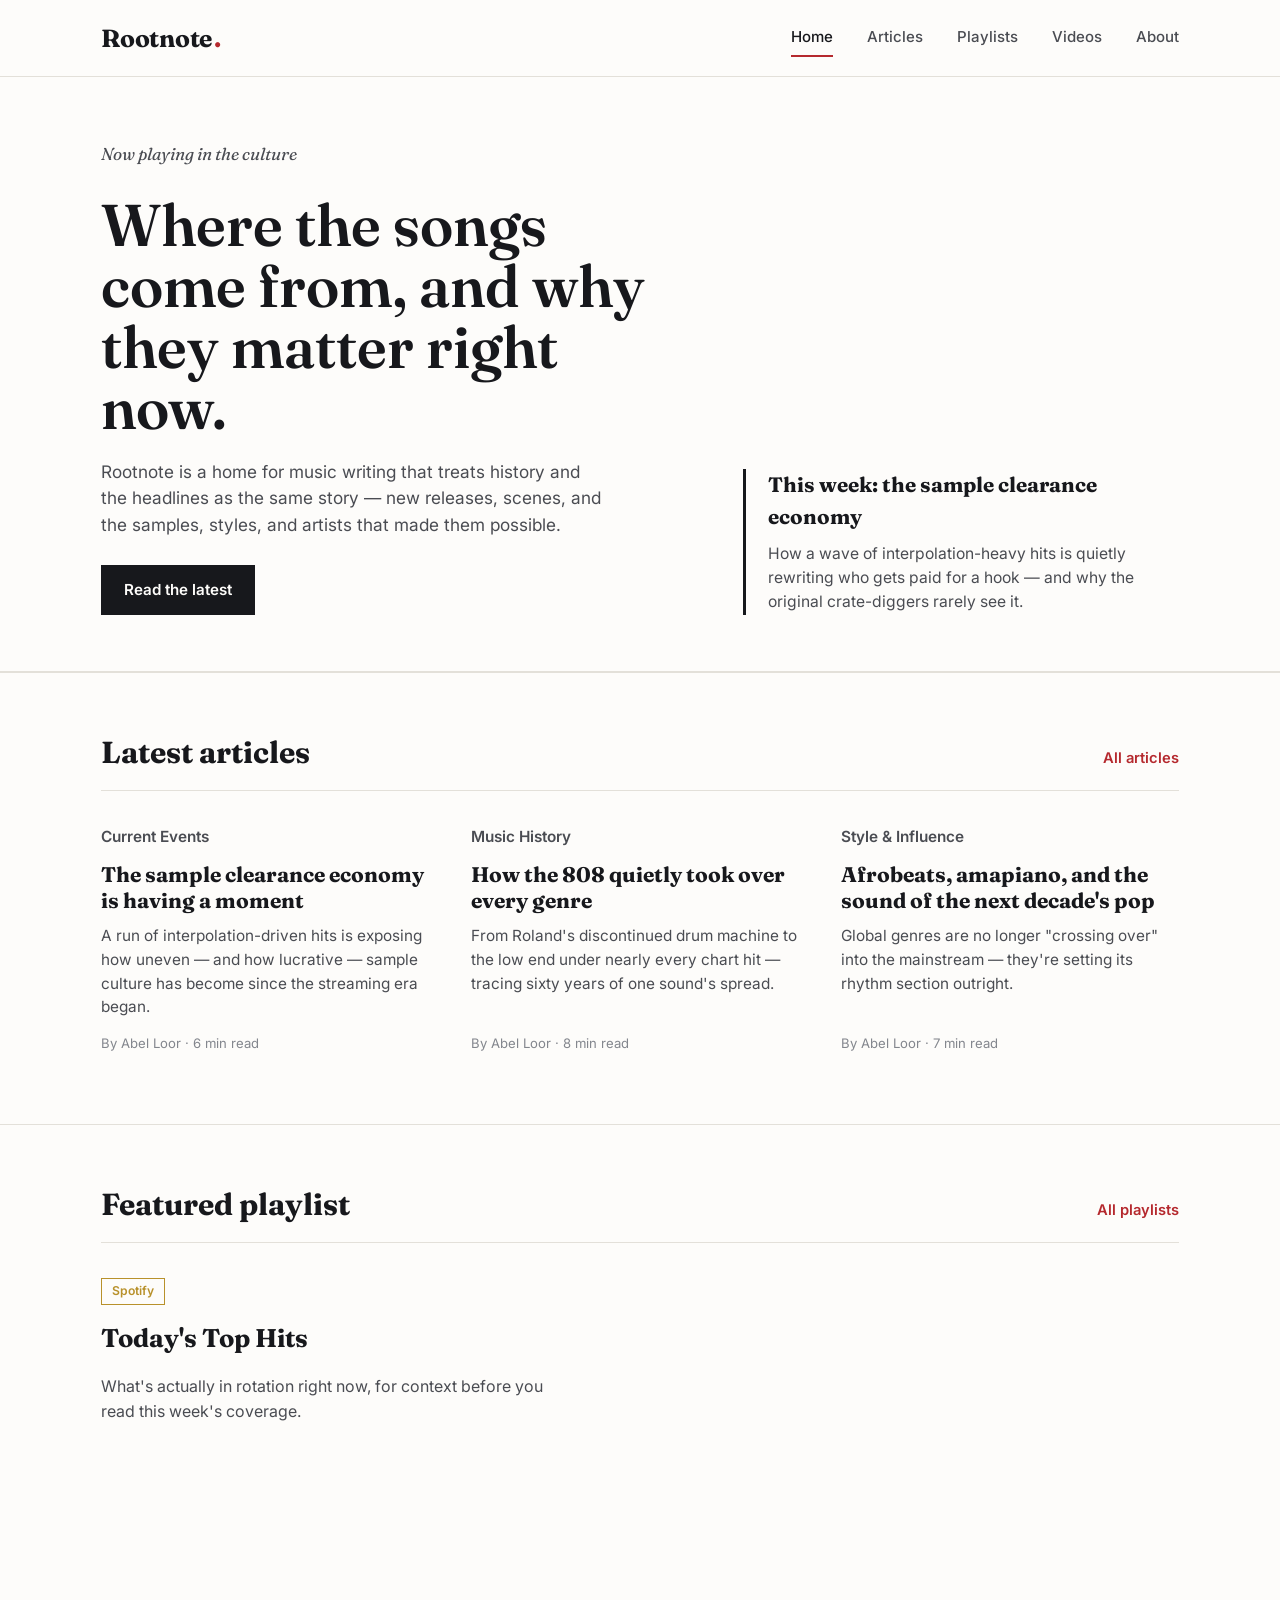
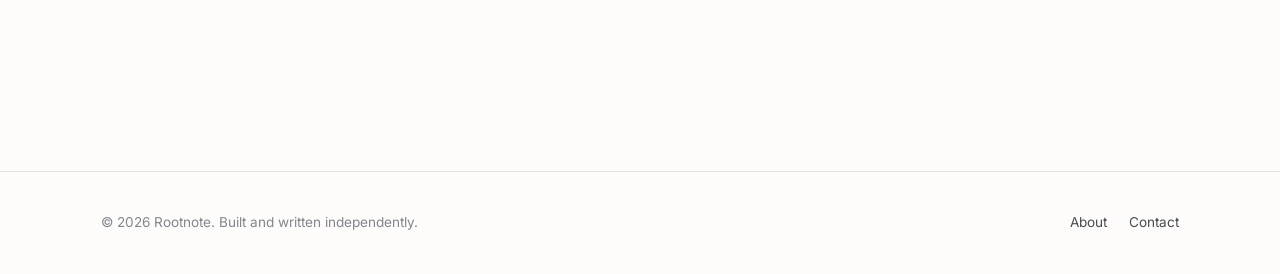
==== index.html @ 58539474 "Add files via upload" ====
<!DOCTYPE html>
<html lang="en">
<head>
<meta charset="UTF-8">
<meta name="viewport" content="width=device-width, initial-scale=1.0">
<title>Rootnote — Music, History, and Culture</title>
<meta name="description" content="Rootnote covers current events in music, the pop culture around it, and the history, styles, and influences that built contemporary sound.">
<link rel="stylesheet" href="css/style.css">
</head>
<body>

<header class="site-header">
  <div class="wrap">
    <a href="index.html" class="wordmark">Rootnote<span class="dot">.</span></a>
    <nav class="main-nav" id="main-nav">
      <a href="index.html" aria-current="page">Home</a>
      <a href="articles.html">Articles</a>
      <a href="playlists.html">Playlists</a>
      <a href="videos.html">Videos</a>
      <a href="about.html">About</a>
    </nav>
    <button class="nav-toggle" aria-label="Toggle menu" aria-expanded="false">
      <svg width="24" height="24" viewBox="0 0 24 24" fill="none" stroke="currentColor" stroke-width="2"><path d="M3 6h18M3 12h18M3 18h18"/></svg>
    </button>
  </div>
</header>

<section class="hero">
  <div class="wrap">
    <div>
      <p class="hero-kicker">Now playing in the culture</p>
      <h1>Where the songs come from, and why they matter right now.</h1>
      <p>Rootnote is a home for music writing that treats history and the headlines as the same story — new releases, scenes, and the samples, styles, and artists that made them possible.</p>
      <a href="articles.html" class="btn btn-solid">Read the latest</a>
    </div>
    <div class="hero-meta">
      <h2>This week: the sample clearance economy</h2>
      <p>How a wave of interpolation-heavy hits is quietly rewriting who gets paid for a hook — and why the original crate-diggers rarely see it.</p>
    </div>
  </div>
</section>

<section>
  <div class="wrap">
    <div class="section-head">
      <h2>Latest articles</h2>
      <a href="articles.html">All articles</a>
    </div>
    <div class="article-grid">

      <article class="card">
        <p class="card-tag">Current Events</p>
        <h3><a class="card-title-link" href="article-sampling-economy.html">The sample clearance economy is having a moment</a></h3>
        <p>A run of interpolation-driven hits is exposing how uneven — and how lucrative — sample culture has become since the streaming era began.</p>
        <p class="byline">By Abel Loor · 6 min read</p>
      </article>

      <article class="card">
        <p class="card-tag">Music History</p>
        <h3><a class="card-title-link" href="article-sampling-economy.html">How the 808 quietly took over every genre</a></h3>
        <p>From Roland's discontinued drum machine to the low end under nearly every chart hit — tracing sixty years of one sound's spread.</p>
        <p class="byline">By Abel Loor · 8 min read</p>
      </article>

      <article class="card">
        <p class="card-tag">Style &amp; Influence</p>
        <h3><a class="card-title-link" href="article-sampling-economy.html">Afrobeats, amapiano, and the sound of the next decade's pop</a></h3>
        <p>Global genres are no longer "crossing over" into the mainstream — they're setting its rhythm section outright.</p>
        <p class="byline">By Abel Loor · 7 min read</p>
      </article>

    </div>
  </div>
</section>

<section>
  <div class="wrap">
    <div class="section-head">
      <h2>Featured playlist</h2>
      <a href="playlists.html">All playlists</a>
    </div>
    <div class="playlist-block" style="border:none; padding-top:0;">
      <div>
        <span class="playlist-source">Spotify</span>
        <h3>Today's Top Hits</h3>
        <p>What's actually in rotation right now, for context before you read this week's coverage.</p>
      </div>
      <div class="embed-wrap">
        <iframe style="border-radius:12px" src="https://open.spotify.com/embed/playlist/37i9dQZF1DXcBWIGoYBM5M?utm_source=generator" width="100%" height="352" allowfullscreen="" allow="autoplay; clipboard-write; encrypted-media; fullscreen; picture-in-picture" loading="lazy"></iframe>
      </div>
    </div>
  </div>
</section>

<footer class="site-footer">
  <div class="wrap">
    <p>&copy; 2026 Rootnote. Built and written independently.</p>
    <div class="footer-links">
      <a href="about.html">About</a>
      <a href="about.html#contact">Contact</a>
    </div>
  </div>
</footer>

<script src="js/main.js"></script>
</body>
</html>
---- css/style.css ----
/* ===========================================================
   THE A-SIDE — design tokens
   Paper editorial look: white ground, near-black ink,
   a vinyl-label red for emphasis, a muted brass gold for
   secondary accents. Serif display / grotesque sans body.
=========================================================== */

@import url('https://fonts.googleapis.com/css2?family=Fraunces:opsz,wght@9..144,400;9..144,500;9..144,600;9..144,700&family=Inter:wght@400;500;600;700&display=swap');

:root {
  --paper: #FDFCFA;
  --ink: #17181C;
  --ink-soft: #4A4C52;
  --ink-faint: #83868D;
  --line: #E3E0D9;
  --red: #B5292E;
  --gold: #B8912B;
  --paper-shade: #F4F1EA;

  --serif: 'Fraunces', Georgia, serif;
  --sans: 'Inter', -apple-system, BlinkMacSystemFont, 'Segoe UI', sans-serif;

  --max-width: 1180px;
  --gutter: clamp(20px, 4vw, 56px);
}

* { box-sizing: border-box; }
html { scroll-behavior: smooth; }

body {
  margin: 0;
  background: var(--paper);
  color: var(--ink);
  font-family: var(--sans);
  font-size: 16px;
  line-height: 1.55;
  -webkit-font-smoothing: antialiased;
}

img { max-width: 100%; display: block; }

a {
  color: inherit;
  text-decoration: none;
}

.wrap {
  max-width: var(--max-width);
  margin: 0 auto;
  padding: 0 var(--gutter);
}

/* Focus visibility */
a:focus-visible,
button:focus-visible,
input:focus-visible {
  outline: 2px solid var(--red);
  outline-offset: 3px;
}

@media (prefers-reduced-motion: reduce) {
  html { scroll-behavior: auto; }
  * { animation: none !important; transition: none !important; }
}

/* ---------- Header / nav ---------- */

.site-header {
  border-bottom: 1px solid var(--line);
  position: sticky;
  top: 0;
  background: rgba(253, 252, 250, 0.94);
  backdrop-filter: saturate(140%) blur(6px);
  z-index: 40;
}

.site-header .wrap {
  display: flex;
  align-items: center;
  justify-content: space-between;
  height: 76px;
}

.wordmark {
  font-family: var(--serif);
  font-weight: 700;
  font-size: 1.55rem;
  letter-spacing: -0.01em;
  display: flex;
  align-items: baseline;
  gap: 2px;
}

.wordmark .dot { color: var(--red); }

.main-nav {
  display: flex;
  align-items: center;
  gap: 34px;
}

.main-nav a {
  font-size: 0.94rem;
  font-weight: 500;
  color: var(--ink-soft);
  padding: 6px 0;
  border-bottom: 2px solid transparent;
}

.main-nav a:hover,
.main-nav a[aria-current="page"] {
  color: var(--ink);
  border-bottom-color: var(--red);
}

.nav-toggle {
  display: none;
  background: none;
  border: none;
  cursor: pointer;
  padding: 8px;
}

.nav-toggle svg { display: block; }

@media (max-width: 780px) {
  .main-nav {
    position: fixed;
    top: 76px;
    left: 0;
    right: 0;
    background: var(--paper);
    border-bottom: 1px solid var(--line);
    flex-direction: column;
    align-items: flex-start;
    gap: 0;
    padding: 8px var(--gutter) 20px;
    transform: translateY(-8px);
    opacity: 0;
    pointer-events: none;
    transition: opacity 0.18s ease, transform 0.18s ease;
  }
  .main-nav.open {
    opacity: 1;
    pointer-events: auto;
    transform: translateY(0);
  }
  .main-nav a {
    width: 100%;
    padding: 12px 0;
    border-bottom: 1px solid var(--line);
  }
  .nav-toggle { display: block; }
}

/* ---------- Hero ---------- */

.hero {
  padding: 64px 0 56px;
  border-bottom: 1px solid var(--line);
}

.hero .wrap {
  display: grid;
  grid-template-columns: 1.15fr 0.85fr;
  gap: var(--gutter);
  align-items: end;
}

.hero-kicker {
  font-family: var(--serif);
  font-style: italic;
  font-size: 1.05rem;
  color: var(--red);
  margin: 0 0 14px;
}

.hero h1 {
  font-family: var(--serif);
  font-size: clamp(2.4rem, 4.6vw, 4rem);
  line-height: 1.04;
  font-weight: 600;
  margin: 0 0 20px;
  max-width: 14ch;
}

.hero p {
  font-size: 1.08rem;
  color: var(--ink-soft);
  max-width: 46ch;
  margin: 0 0 26px;
}

.hero-meta {
  border-left: 3px solid var(--ink);
  padding-left: 22px;
}

.hero-meta h2 {
  font-family: var(--serif);
  font-size: 1.3rem;
  margin: 0 0 8px;
}

.hero-meta p {
  color: var(--ink-soft);
  font-size: 0.98rem;
  margin: 0;
}

/* ---------- Buttons ---------- */

.btn {
  display: inline-flex;
  align-items: center;
  gap: 8px;
  font-family: var(--sans);
  font-weight: 600;
  font-size: 0.95rem;
  padding: 12px 22px;
  border: 1.5px solid var(--ink);
  color: var(--ink);
  background: transparent;
  cursor: pointer;
}

.btn:hover { background: var(--ink); color: var(--paper); }

.btn-solid {
  background: var(--ink);
  color: var(--paper);
}

.btn-solid:hover {
  background: var(--red);
  border-color: var(--red);
  color: var(--paper);
}

/* ---------- Section headings ---------- */

.section-head {
  display: flex;
  align-items: baseline;
  justify-content: space-between;
  border-bottom: 1px solid var(--line);
  padding-bottom: 14px;
  margin-bottom: 34px;
}

.section-head h2 {
  font-family: var(--serif);
  font-size: 1.9rem;
  margin: 0;
}

.section-head a {
  font-size: 0.92rem;
  font-weight: 600;
  color: var(--red);
  white-space: nowrap;
}

section { padding: 56px 0; }
section + section { border-top: 1px solid var(--line); }

/* ---------- Article grid / cards ---------- */

.article-grid {
  display: grid;
  grid-template-columns: repeat(3, 1fr);
  gap: 40px 32px;
}

.article-grid.two-col { grid-template-columns: repeat(2, 1fr); }

@media (max-width: 900px) {
  .article-grid { grid-template-columns: repeat(2, 1fr); }
}
@media (max-width: 620px) {
  .article-grid, .article-grid.two-col { grid-template-columns: 1fr; }
}

.card { display: flex; flex-direction: column; }

.card-tag {
  font-size: 0.78rem;
  font-weight: 600;
  color: var(--red);
  margin-bottom: 10px;
}

.card h3 {
  font-family: var(--serif);
  font-size: 1.32rem;
  line-height: 1.22;
  margin: 0 0 10px;
}

.card p {
  color: var(--ink-soft);
  font-size: 0.96rem;
  margin: 0 0 14px;
}

.card .byline {
  font-size: 0.82rem;
  color: var(--ink-faint);
  margin-top: auto;
}

.card a.card-title-link:hover { color: var(--red); }

/* ---------- Playlists ---------- */

.playlist-block {
  display: grid;
  grid-template-columns: 0.9fr 1.1fr;
  gap: 36px;
  align-items: start;
  padding: 40px 0;
}

.playlist-block + .playlist-block { border-top: 1px solid var(--line); }

.playlist-block h3 {
  font-family: var(--serif);
  font-size: 1.6rem;
  margin: 0 0 10px;
}

.playlist-source {
  display: inline-block;
  font-size: 0.76rem;
  font-weight: 600;
  color: var(--gold);
  border: 1px solid var(--gold);
  padding: 3px 10px;
  margin-bottom: 14px;
}

.playlist-block p { color: var(--ink-soft); }

.embed-wrap { width: 100%; }
.embed-wrap iframe { width: 100%; border: none; }

@media (max-width: 780px) {
  .playlist-block { grid-template-columns: 1fr; }
}

/* ---------- Videos ---------- */

.video-grid {
  display: grid;
  grid-template-columns: repeat(2, 1fr);
  gap: 36px;
}

@media (max-width: 780px) {
  .video-grid { grid-template-columns: 1fr; }
}

.video-frame {
  position: relative;
  width: 100%;
  padding-top: 56.25%;
  background: var(--paper-shade);
  border: 1px solid var(--line);
}

.video-frame iframe {
  position: absolute;
  inset: 0;
  width: 100%;
  height: 100%;
  border: none;
}

.video-card h3 {
  font-family: var(--serif);
  font-size: 1.15rem;
  margin: 14px 0 6px;
}

.video-card p { color: var(--ink-soft); font-size: 0.92rem; margin: 0; }

/* ---------- Article page ---------- */

.article-header { padding: 56px 0 36px; border-bottom: 1px solid var(--line); }
.article-header .kicker {
  font-size: 0.8rem;
  font-weight: 700;
  color: var(--red);
  margin-bottom: 14px;
}
.article-header h1 {
  font-family: var(--serif);
  font-size: clamp(2rem, 4.4vw, 3.1rem);
  line-height: 1.08;
  margin: 0 0 18px;
  max-width: 20ch;
}
.article-header .dek {
  font-size: 1.12rem;
  color: var(--ink-soft);
  max-width: 60ch;
  margin: 0 0 22px;
}
.article-header .byline {
  font-size: 0.9rem;
  color: var(--ink-faint);
  border-top: 1px solid var(--line);
  padding-top: 16px;
}

.article-body {
  max-width: 68ch;
  margin: 0 auto;
  padding: 48px var(--gutter);
  font-size: 1.08rem;
}

.article-body p { margin: 0 0 22px; }

.article-body h2 {
  font-family: var(--serif);
  font-size: 1.6rem;
  margin: 44px 0 18px;
}

.article-body blockquote {
  font-family: var(--serif);
  font-style: italic;
  font-size: 1.3rem;
  line-height: 1.4;
  border-left: 3px solid var(--red);
  padding-left: 22px;
  margin: 34px 0;
  color: var(--ink);
}

/* ---------- About page ---------- */

.about-hero {
  padding: 60px 0;
  border-bottom: 1px solid var(--line);
}
.about-hero h1 {
  font-family: var(--serif);
  font-size: clamp(2.2rem, 4.5vw, 3.4rem);
  margin: 0 0 20px;
  max-width: 16ch;
}
.about-hero p {
  max-width: 62ch;
  font-size: 1.08rem;
  color: var(--ink-soft);
}

.contact-form {
  max-width: 520px;
  display: flex;
  flex-direction: column;
  gap: 16px;
}
.contact-form label {
  font-size: 0.85rem;
  font-weight: 600;
  margin-bottom: 6px;
  display: block;
}
.contact-form input,
.contact-form textarea {
  width: 100%;
  font-family: var(--sans);
  font-size: 1rem;
  padding: 12px 14px;
  border: 1.5px solid var(--line);
  background: var(--paper);
  color: var(--ink);
}
.contact-form input:focus,
.contact-form textarea:focus { border-color: var(--ink); outline: none; }

/* ---------- Footer ---------- */

.site-footer {
  border-top: 1px solid var(--line);
  padding: 40px 0;
  margin-top: 40px;
}
.site-footer .wrap {
  display: flex;
  align-items: center;
  justify-content: space-between;
  flex-wrap: wrap;
  gap: 16px;
}
.site-footer p {
  font-size: 0.85rem;
  color: var(--ink-faint);
  margin: 0;
}
.footer-links { display: flex; gap: 22px; }
.footer-links a { font-size: 0.85rem; color: var(--ink-soft); }
.footer-links a:hover { color: var(--red); }
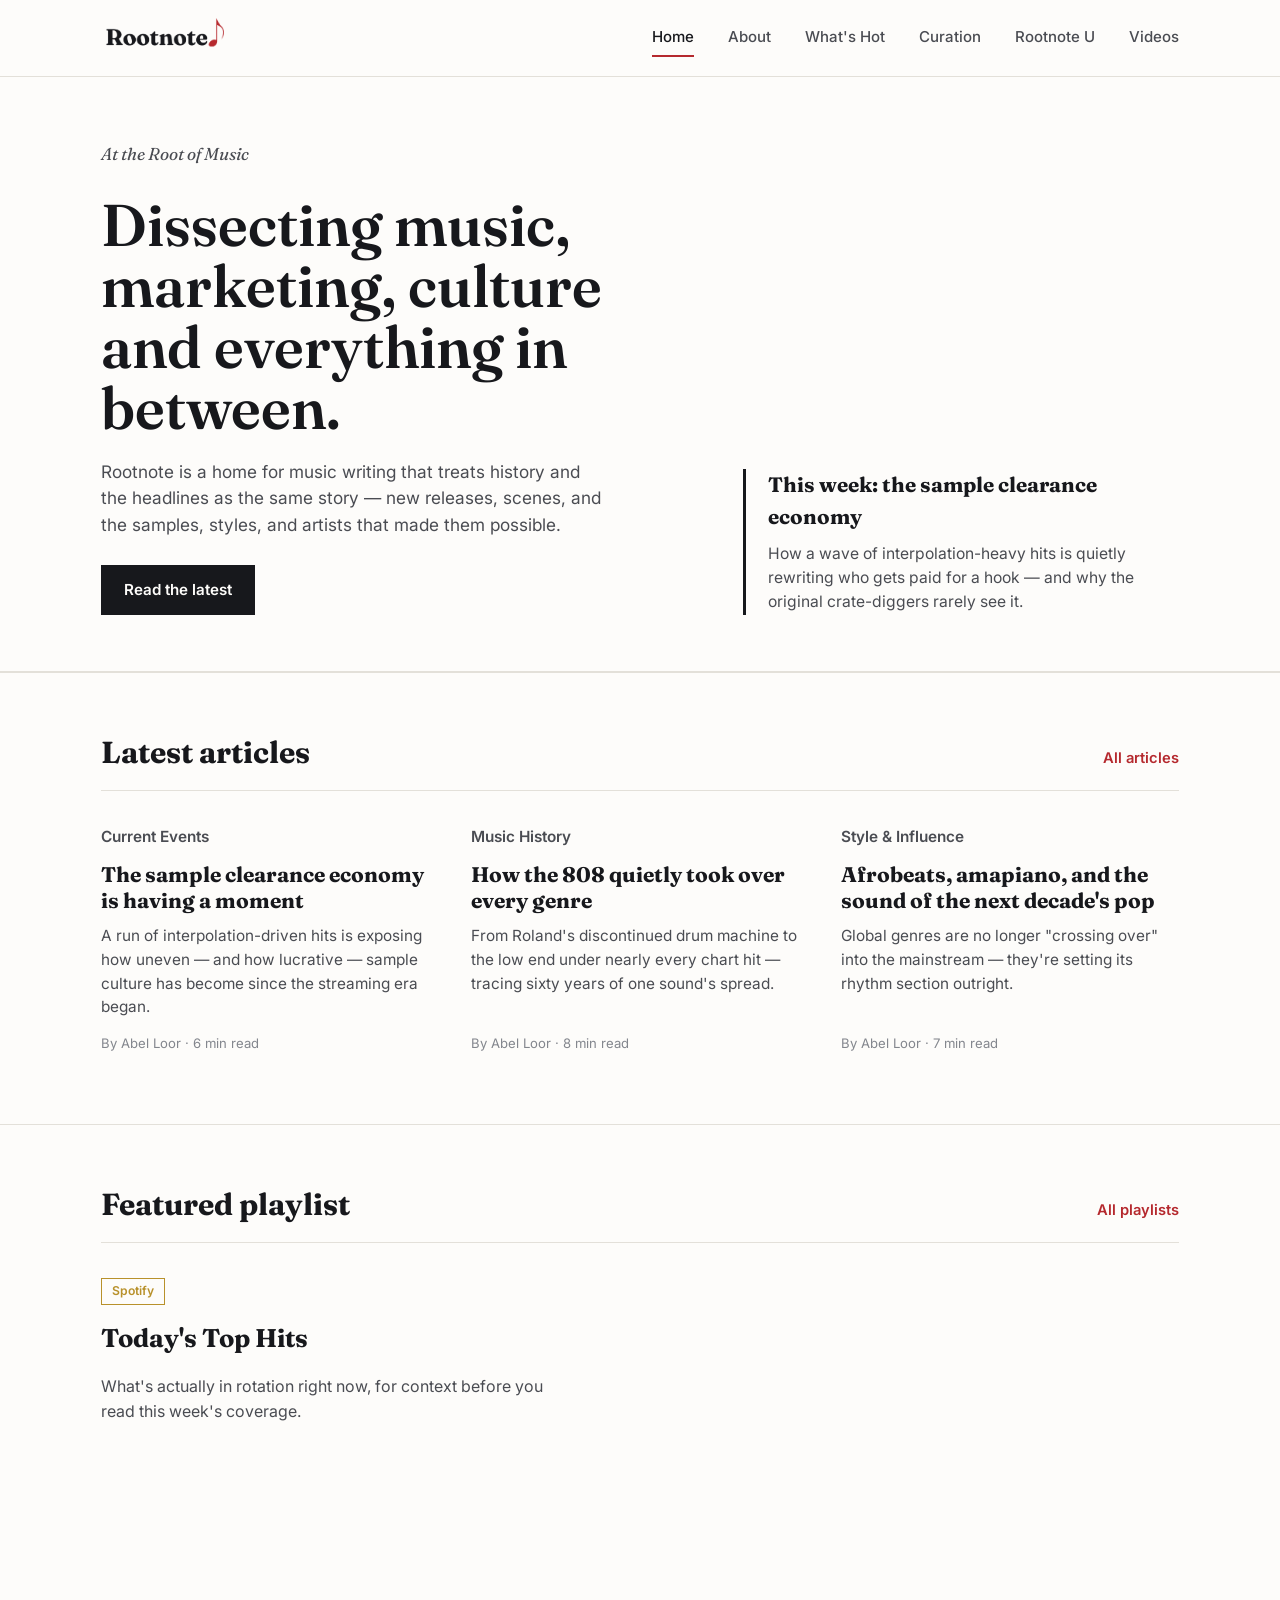
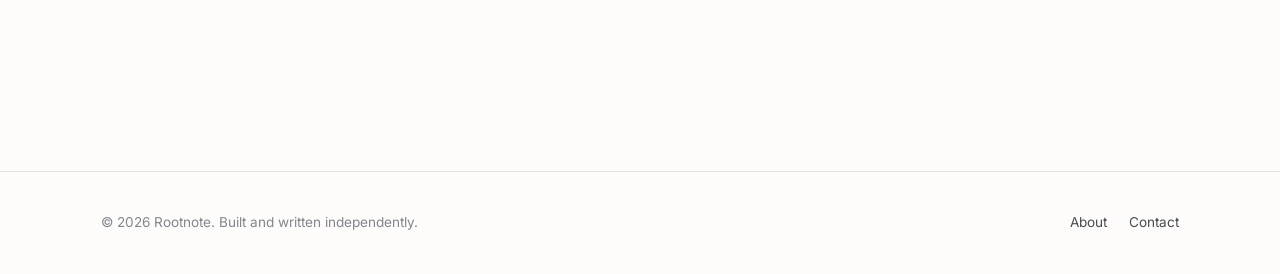
==== commit 9d00a5ca: "Add files via upload" ====
--- a/index.html
+++ b/index.html
@@ -11,13 +11,14 @@
 
 <header class="site-header">
   <div class="wrap">
-    <a href="index.html" class="wordmark">Rootnote<span class="dot">.</span></a>
+    <a href="index.html" class="wordmark"><img src="images/rootnote-logo.png" alt="Rootnote" class="logo-img"></a>
     <nav class="main-nav" id="main-nav">
       <a href="index.html" aria-current="page">Home</a>
-      <a href="articles.html">Articles</a>
-      <a href="playlists.html">Playlists</a>
+      <a href="about.html">About</a>
+      <a href="articles.html">What's Hot</a>
+      <a href="playlists.html">Curation</a>
+      <a href="rootnote-u.html">Rootnote U</a>
       <a href="videos.html">Videos</a>
-      <a href="about.html">About</a>
     </nav>
     <button class="nav-toggle" aria-label="Toggle menu" aria-expanded="false">
       <svg width="24" height="24" viewBox="0 0 24 24" fill="none" stroke="currentColor" stroke-width="2"><path d="M3 6h18M3 12h18M3 18h18"/></svg>
@@ -28,8 +29,8 @@
 <section class="hero">
   <div class="wrap">
     <div>
-      <p class="hero-kicker">Now playing in the culture</p>
-      <h1>Where the songs come from, and why they matter right now.</h1>
+      <p class="hero-kicker">At the Root of Music</p>
+      <h1>Dissecting music, marketing, culture and everything in between.</h1>
       <p>Rootnote is a home for music writing that treats history and the headlines as the same story — new releases, scenes, and the samples, styles, and artists that made them possible.</p>
       <a href="articles.html" class="btn btn-solid">Read the latest</a>
     </div>
--- a/css/style.css
+++ b/css/style.css
@@ -92,6 +92,20 @@
 }
 
 .wordmark .dot { color: var(--red); }
+
+.wordmark {
+  height: 40px;
+}
+
+.logo-img {
+  height: 40px;
+  width: auto;
+  display: block;
+}
+
+@media (max-width: 480px) {
+  .logo-img { height: 32px; }
+}
 
 .main-nav {
   display: flex;
@@ -439,6 +453,63 @@
   color: var(--ink);
 }
 
+/* ---------- Rootnote U ---------- */
+
+.lesson-card {
+  border: 1px solid var(--line);
+  padding: 28px;
+  display: flex;
+  flex-direction: column;
+  gap: 10px;
+}
+
+.lesson-card .lesson-num {
+  font-family: var(--serif);
+  font-style: italic;
+  color: var(--gold);
+  font-size: 1rem;
+}
+
+.lesson-card h3 {
+  font-family: var(--serif);
+  font-size: 1.35rem;
+  margin: 0;
+}
+
+.lesson-card p { color: var(--ink-soft); font-size: 0.96rem; margin: 0; }
+
+.lesson-card.upcoming { opacity: 0.55; }
+
+.decade-nav {
+  display: flex;
+  flex-wrap: wrap;
+  gap: 10px;
+  padding: 20px 0 8px;
+  margin-bottom: 10px;
+  border-bottom: 1px solid var(--line);
+}
+
+.decade-nav a {
+  font-size: 0.86rem;
+  font-weight: 600;
+  padding: 7px 14px;
+  border: 1px solid var(--line);
+  color: var(--ink-soft);
+}
+
+.decade-nav a:hover {
+  border-color: var(--red);
+  color: var(--red);
+}
+
+.article-body .decade-year {
+  font-family: var(--serif);
+  font-style: italic;
+  color: var(--red);
+  font-size: 1.05rem;
+  margin: 0 0 4px;
+}
+
 /* ---------- About page ---------- */
 
 .about-hero {
